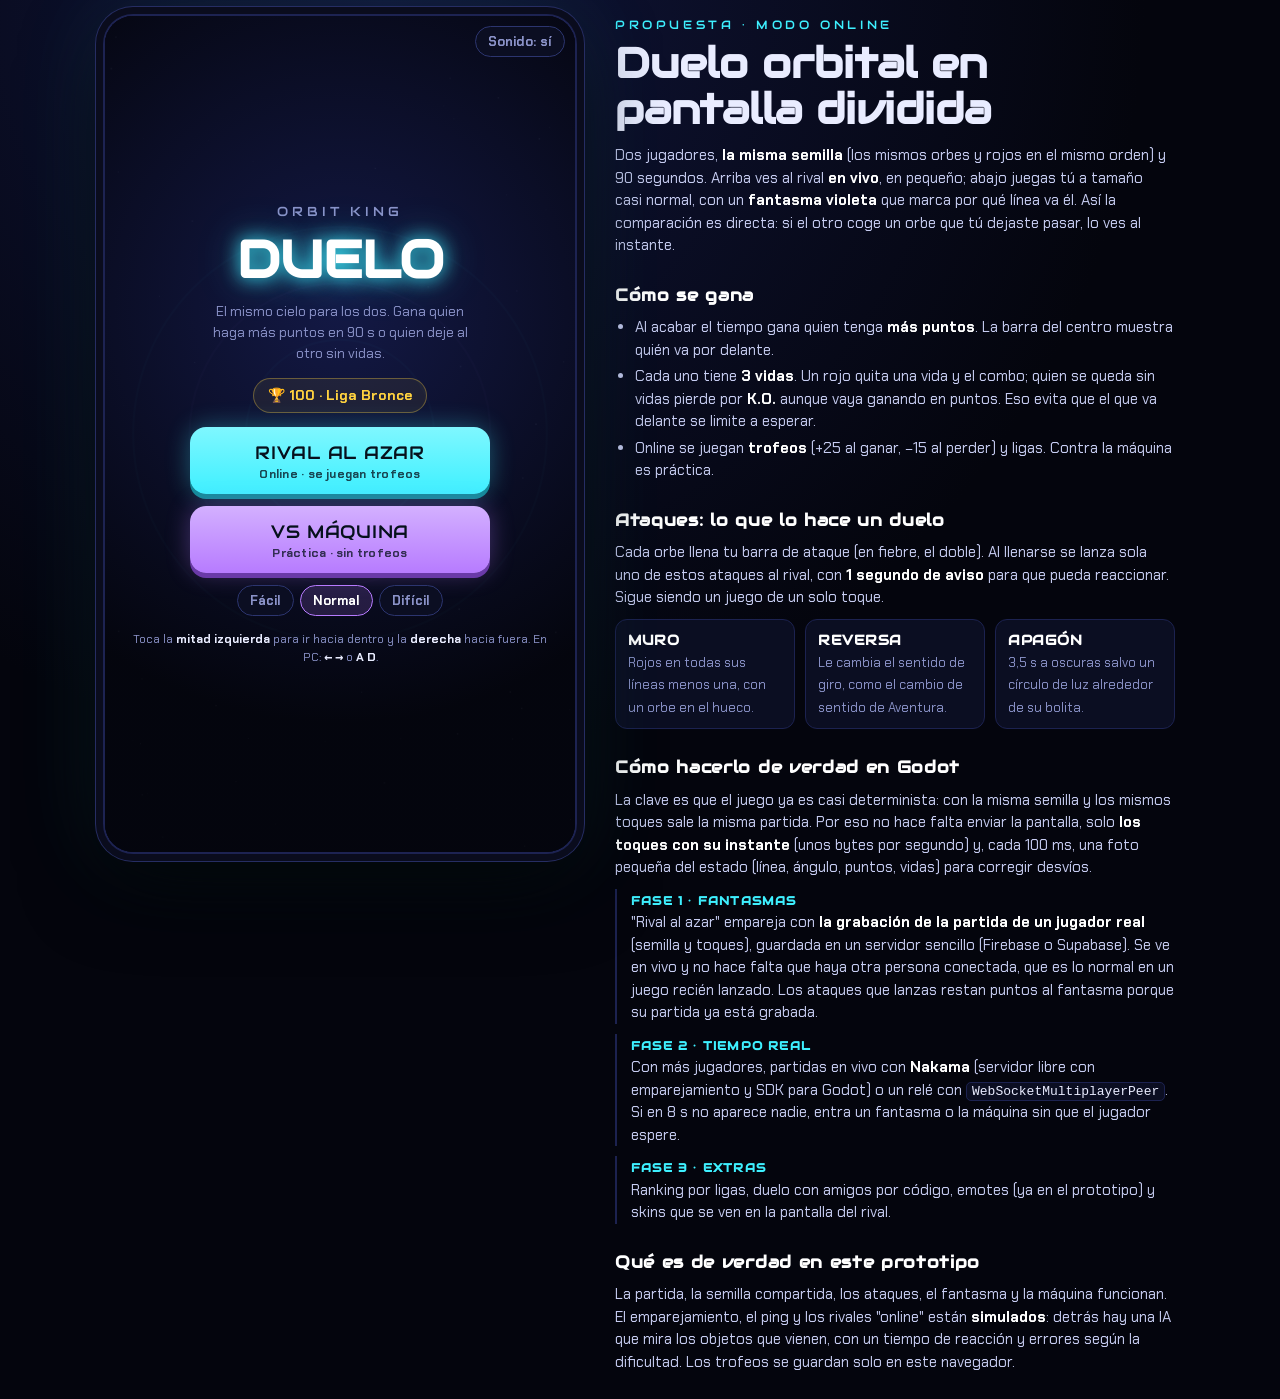
==== prototipos/duelo/index.html @ 052dd960 "feat: sección de prototipos con el Duelo online de Orbit King (estrellas y comentarios) Co-Authored-" ====
<!doctype html>
<html lang="es">
<head>
<meta charset="utf-8">
<meta name="viewport" content="width=device-width, initial-scale=1, viewport-fit=cover">
<link rel="icon" href="../../img/favicon.svg" type="image/svg+xml">
<!-- Copia de prototipos/duelo/index.html (se regenera desde allí; ver web/LEEME.md) -->
<script>if (window.self !== window.top) document.documentElement.classList.add("embebido");</script>
<title>Orbit King Duelo</title>
<meta name="claude:viewport-fit-sides" content="cover">
<link rel="preconnect" href="https://fonts.googleapis.com">
<link rel="preconnect" href="https://fonts.gstatic.com" crossorigin>
<link rel="stylesheet" href="https://fonts.googleapis.com/css2?family=Audiowide&family=Chakra+Petch:wght@400;600;700&display=swap">
<style>
/* Layout: el teléfono (pantalla dividida, rival arriba / tú abajo) a la izquierda y la ficha del diseño a la derecha; en móvil, uno debajo del otro. */
:root {
  --bg: #04050d;
  --panel: #0b0e22;
  --line: #1c2250;
  --ink: #e9ecff;
  --muted: #8b93c9;
  --cyan: #3ef0ff;
  --violet: #b77bff;
  --gold: #ffd23f;
  --red: #ff3b5c;
  --green: #4dffa6;
  --f-display: "Audiowide", "Arial Black", system-ui, sans-serif;
  --f-body: "Chakra Petch", "Segoe UI", system-ui, sans-serif;
  color-scheme: dark;
}
html, body { min-height: 100%; }
body {
  background: radial-gradient(ellipse at 30% 0%, #10153a 0%, var(--bg) 60%) fixed, var(--bg);
  color: var(--ink);
  font-family: var(--f-body);
  font-size: 15px;
  line-height: 1.5;
  padding-left: max(16px, env(safe-area-inset-left, 0px));
  padding-right: max(16px, env(safe-area-inset-right, 0px));
  padding-block: 16px;
}
.wrap {
  display: flex; gap: 40px; justify-content: center; align-items: flex-start;
  max-width: 1180px; margin: 0 auto;
}
@media (max-width: 900px) { .wrap { flex-direction: column; align-items: center; gap: 28px; } }

/* ---------- Teléfono ---------- */
.phone {
  position: relative; flex: none;
  width: min(100%, calc((100svh - 32px) * 0.5625), 470px);
  aspect-ratio: 9 / 16; max-width: 100%;
  border-radius: 28px; overflow: hidden;
  background: #000;
  box-shadow: 0 0 0 2px #1d2352, 0 0 0 9px #0a0c1d, 0 0 0 10px #262d63, 0 30px 80px #000c, 0 0 90px #3ef0ff22;
  user-select: none; -webkit-user-select: none; touch-action: none;
}
canvas { display: block; width: 100%; height: 100%; }
.screen {
  position: absolute; inset: 0; display: flex; flex-direction: column; align-items: center; justify-content: center;
  gap: 14px; padding: 24px 22px; text-align: center;
  background: radial-gradient(circle at 50% 35%, #141a48ee, #04050df2 70%);
}
.screen[hidden] { display: none !important; }
.brand { font-family: var(--f-display); font-size: 13px; letter-spacing: .3em; color: var(--muted); }
.big {
  font-family: var(--f-display); font-size: clamp(38px, 11cqw, 62px); line-height: 1; margin: 0;
  color: #fff; text-shadow: 0 0 18px var(--cyan), 0 0 42px #3ef0ff66;
  text-wrap: balance;
}
.phone { container-type: inline-size; }
.sub { color: var(--muted); font-size: 14px; margin: 0; max-width: 30ch; }
.trophy {
  display: inline-flex; gap: 8px; align-items: center; padding: 6px 14px; border-radius: 99px;
  border: 1px solid #ffd23f55; color: var(--gold); font-weight: 700; font-variant-numeric: tabular-nums;
  background: #ffd23f12; font-size: 14px;
}
.btn {
  appearance: none; border: 0; cursor: pointer; width: 100%; max-width: 300px;
  font-family: var(--f-display); font-size: 18px; letter-spacing: .04em; color: #06101c;
  padding: 14px 16px 12px; border-radius: 16px;
  background: linear-gradient(180deg, #7ff7ff, var(--cyan));
  box-shadow: 0 5px 0 #138a99, 0 0 24px #3ef0ff55;
  display: flex; flex-direction: column; gap: 2px; align-items: center;
  transition: transform .08s;
}
.btn small { font-family: var(--f-body); font-weight: 700; font-size: 12px; letter-spacing: .02em; opacity: .75; }
.btn:active { transform: translateY(4px); box-shadow: 0 1px 0 #138a99; }
.btn.alt { background: linear-gradient(180deg, #d3b0ff, var(--violet)); box-shadow: 0 5px 0 #6a3aa8, 0 0 24px #b77bff55; }
.btn.alt:active { box-shadow: 0 1px 0 #6a3aa8; }
.btn.ghost { background: transparent; color: var(--ink); box-shadow: inset 0 0 0 2px #2c356f; font-size: 15px; }
.btn:focus-visible, .chip:focus-visible, .emote:focus-visible { outline: 3px solid var(--gold); outline-offset: 3px; }
.diff { display: flex; gap: 6px; justify-content: center; }
.chip {
  appearance: none; cursor: pointer; border: 1px solid #2c356f; background: #0b0e22; color: var(--muted);
  font-family: var(--f-body); font-weight: 700; font-size: 13px; padding: 6px 12px; border-radius: 99px;
}
.chip[aria-pressed="true"] { color: #fff; border-color: var(--violet); background: #b77bff2a; }
.stack { display: flex; flex-direction: column; gap: 12px; align-items: center; width: 100%; }
.hint { font-size: 12px; color: var(--muted); margin: 0; }
.hint b { color: var(--ink); }

/* Buscando rival */
.radar { width: 150px; height: 150px; border-radius: 50%; position: relative;
  background: repeating-radial-gradient(circle, #3ef0ff22 0 1px, transparent 1px 25px); box-shadow: inset 0 0 0 2px #3ef0ff44; }
.radar::after { content: ""; position: absolute; inset: 0; border-radius: 50%;
  background: conic-gradient(from 0deg, #3ef0ff88, transparent 25%); animation: spin 1.4s linear infinite; }
@keyframes spin { to { transform: rotate(360deg); } }
.vs { display: grid; grid-template-columns: 1fr auto 1fr; gap: 10px; align-items: center; width: 100%; }
.card { background: #0b0e22; border: 1px solid #2c356f; border-radius: 16px; padding: 12px 8px; min-width: 0; }
.card .n { font-weight: 700; font-size: 15px; overflow-wrap: anywhere; }
.card .m { font-size: 12px; color: var(--muted); font-variant-numeric: tabular-nums; }
.card.me { border-color: #3ef0ff77; } .card.op { border-color: #b77bff77; }
.vs .x { font-family: var(--f-display); font-size: 26px; color: var(--gold); text-shadow: 0 0 14px #ffd23f88; }

/* Resultado */
.res { width: 100%; max-width: 320px; border-collapse: collapse; font-variant-numeric: tabular-nums; font-size: 14px; }
.res th, .res td { padding: 5px 6px; border-bottom: 1px solid #1c2250; }
.res th { color: var(--muted); font-weight: 600; text-align: left; }
.res td { text-align: right; font-weight: 700; }
.res thead th { text-align: right; } .res thead th:first-child { text-align: left; }
.res .c1 { color: var(--cyan); } .res .c2 { color: var(--violet); }
.delta { font-family: var(--f-display); font-size: 20px; }

/* Emotes en partida */
.emotes { position: absolute; left: 0; right: 0; bottom: 10px; display: flex; gap: 8px; justify-content: center; pointer-events: none; }
.emotes[hidden] { display: none !important; }
.emote {
  pointer-events: auto; appearance: none; cursor: pointer; border: 1px solid #ffffff2a; background: #0b0e22cc;
  color: var(--ink); font-family: var(--f-body); font-weight: 700; font-size: 13px; padding: 5px 11px; border-radius: 99px;
}
.mute { position: absolute; top: 10px; right: 10px; z-index: 3; }

/* ---------- Ficha de diseño ---------- */
.doc { max-width: 560px; min-width: 0; }
.doc .eyebrow { font-family: var(--f-display); font-size: 12px; letter-spacing: .3em; color: var(--cyan); }
.doc h1 { font-family: var(--f-display); font-size: clamp(30px, 4vw, 42px); line-height: 1.1; margin: 6px 0 12px; text-wrap: balance; }
.doc h2 { font-family: var(--f-display); font-size: 17px; letter-spacing: .04em; margin: 26px 0 8px; color: #fff; text-wrap: balance; }
.doc p { margin: 0 0 10px; color: #c7cdf2; max-width: 62ch; }
.doc ul, .doc ol { margin: 0 0 10px; padding-left: 20px; color: #c7cdf2; }
.doc li { margin: 4px 0; }
.doc b { color: #fff; }
.atk { display: grid; grid-template-columns: repeat(3, minmax(0, 1fr)); gap: 10px; margin: 10px 0; }
@media (max-width: 480px) { .atk { grid-template-columns: 1fr; } }
.atk div { border: 1px solid var(--line); border-radius: 12px; padding: 10px 12px; background: #0b0e22; min-width: 0; }
.atk div b { display: block; font-family: var(--f-display); font-size: 14px; letter-spacing: .04em; }
.atk span { font-size: 13px; color: var(--muted); }
.k { color: var(--red); } .r { color: var(--gold); } .d { color: var(--violet); }
.phase { border-left: 2px solid var(--line); padding-left: 14px; margin: 10px 0; }
.phase b.tag { font-family: var(--f-display); font-size: 12px; letter-spacing: .1em; color: var(--cyan); }
code { font-family: ui-monospace, Consolas, monospace; font-size: 13px; background: #0b0e22; border: 1px solid var(--line); padding: 1px 5px; border-radius: 5px; color: var(--ink); }
@media (prefers-reduced-motion: reduce) { .radar::after { animation-duration: 6s; } }
body { margin: 0; }
/* Dentro de la web del estudio (iframe): solo el teléfono, a pantalla completa */
.embebido body { padding: 0; background: #000; }
.embebido .wrap { display: block; max-width: none; }
.embebido .doc { display: none; }
.embebido .phone { width: 100%; height: 100vh; aspect-ratio: auto; border-radius: 0; box-shadow: none; }
</style>

</head>
<body>
<div class="wrap">
  <div class="phone" id="phone">
    <canvas id="cv" aria-label="Partida en pantalla dividida: rival arriba, tú abajo"></canvas>
    <button class="chip mute" id="mute" type="button" aria-pressed="false">Sonido: sí</button>
    <div class="emotes" id="emotes" hidden>
      <button class="emote" type="button" data-e="¡GG!">¡GG!</button>
      <button class="emote" type="button" data-e="¡Uy!">¡Uy!</button>
      <button class="emote" type="button" data-e="🔥">🔥</button>
      <button class="emote" type="button" data-e="😎">😎</button>
    </div>

    <!-- Menú -->
    <div class="screen" id="sMenu">
      <div class="brand">ORBIT KING</div>
      <h2 class="big">DUELO</h2>
      <p class="sub">El mismo cielo para los dos. Gana quien haga más puntos en 90&nbsp;s o quien deje al otro sin vidas.</p>
      <div class="trophy" id="trophy">🏆 100 · Liga Bronce</div>
      <div class="stack">
        <button class="btn" id="bOnline" type="button">RIVAL AL AZAR<small>Online · se juegan trofeos</small></button>
        <button class="btn alt" id="bBot" type="button">VS MÁQUINA<small>Práctica · sin trofeos</small></button>
        <div class="diff" role="group" aria-label="Dificultad de la máquina">
          <button class="chip" type="button" data-d="facil" aria-pressed="false">Fácil</button>
          <button class="chip" type="button" data-d="normal" aria-pressed="true">Normal</button>
          <button class="chip" type="button" data-d="dificil" aria-pressed="false">Difícil</button>
        </div>
      </div>
      <p class="hint">Toca la <b>mitad izquierda</b> para ir hacia dentro y la <b>derecha</b> hacia fuera. En PC: <b>←</b> <b>→</b> o <b>A</b> <b>D</b>.</p>
    </div>

    <!-- Buscando rival -->
    <div class="screen" id="sSearch" hidden>
      <div class="brand">EMPAREJAMIENTO</div>
      <div class="radar" aria-hidden="true"></div>
      <p class="sub" id="searchTxt">Buscando rival con trofeos parecidos…</p>
      <div class="trophy" id="searchTime">0:00 · Región Sudamérica</div>
      <div class="stack"><button class="btn ghost" id="bCancel" type="button">CANCELAR</button></div>
    </div>

    <!-- Rival encontrado -->
    <div class="screen" id="sFound" hidden>
      <div class="brand" id="foundTitle">¡RIVAL ENCONTRADO!</div>
      <div class="vs">
        <div class="card me"><div class="n">Tú</div><div class="m" id="vsMe">🏆 100</div></div>
        <div class="x">VS</div>
        <div class="card op"><div class="n" id="vsName">—</div><div class="m" id="vsOp">—</div></div>
      </div>
      <p class="sub" id="vsSeed">Semilla compartida #00000</p>
    </div>

    <!-- Resultado -->
    <div class="screen" id="sEnd" hidden>
      <div class="brand" id="endReason">SE ACABÓ EL TIEMPO</div>
      <h2 class="big" id="endTitle">VICTORIA</h2>
      <div class="delta" id="endDelta">+25 🏆</div>
      <table class="res">
        <thead><tr><th></th><th class="c1">Tú</th><th class="c2" id="endOpName">Rival</th></tr></thead>
        <tbody id="endBody"></tbody>
      </table>
      <div class="stack">
        <button class="btn" id="bAgain" type="button">REVANCHA</button>
        <button class="btn ghost" id="bMenu" type="button">MENÚ</button>
      </div>
    </div>
  </div>

  <article class="doc">
    <div class="eyebrow">PROPUESTA · MODO ONLINE</div>
    <h1>Duelo orbital en pantalla dividida</h1>
    <p>Dos jugadores, <b>la misma semilla</b> (los mismos orbes y rojos en el mismo orden) y 90 segundos. Arriba ves al rival <b>en vivo</b>, en pequeño; abajo juegas tú a tamaño casi normal, con un <b>fantasma violeta</b> que marca por qué línea va él. Así la comparación es directa: si el otro coge un orbe que tú dejaste pasar, lo ves al instante.</p>

    <h2>Cómo se gana</h2>
    <ul>
      <li>Al acabar el tiempo gana quien tenga <b>más puntos</b>. La barra del centro muestra quién va por delante.</li>
      <li>Cada uno tiene <b>3 vidas</b>. Un rojo quita una vida y el combo; quien se queda sin vidas pierde por <b>K.O.</b> aunque vaya ganando en puntos. Eso evita que el que va delante se limite a esperar.</li>
      <li>Online se juegan <b>trofeos</b> (+25 al ganar, −15 al perder) y ligas. Contra la máquina es práctica.</li>
    </ul>

    <h2>Ataques: lo que lo hace un duelo</h2>
    <p>Cada orbe llena tu barra de ataque (en fiebre, el doble). Al llenarse se lanza sola uno de estos ataques al rival, con <b>1 segundo de aviso</b> para que pueda reaccionar. Sigue siendo un juego de un solo toque.</p>
    <div class="atk">
      <div><b class="k">MURO</b><span>Rojos en todas sus líneas menos una, con un orbe en el hueco.</span></div>
      <div><b class="r">REVERSA</b><span>Le cambia el sentido de giro, como el cambio de sentido de Aventura.</span></div>
      <div><b class="d">APAGÓN</b><span>3,5 s a oscuras salvo un círculo de luz alrededor de su bolita.</span></div>
    </div>

    <h2>Cómo hacerlo de verdad en Godot</h2>
    <p>La clave es que el juego ya es casi determinista: con la misma semilla y los mismos toques sale la misma partida. Por eso no hace falta enviar la pantalla, solo <b>los toques con su instante</b> (unos bytes por segundo) y, cada 100 ms, una foto pequeña del estado (línea, ángulo, puntos, vidas) para corregir desvíos.</p>
    <div class="phase"><b class="tag">FASE 1 · FANTASMAS</b>
      <p>"Rival al azar" empareja con <b>la grabación de la partida de un jugador real</b> (semilla y toques), guardada en un servidor sencillo (Firebase o Supabase). Se ve en vivo y no hace falta que haya otra persona conectada, que es lo normal en un juego recién lanzado. Los ataques que lanzas restan puntos al fantasma porque su partida ya está grabada.</p></div>
    <div class="phase"><b class="tag">FASE 2 · TIEMPO REAL</b>
      <p>Con más jugadores, partidas en vivo con <b>Nakama</b> (servidor libre con emparejamiento y SDK para Godot) o un relé con <code>WebSocketMultiplayerPeer</code>. Si en 8 s no aparece nadie, entra un fantasma o la máquina sin que el jugador espere.</p></div>
    <div class="phase"><b class="tag">FASE 3 · EXTRAS</b>
      <p>Ranking por ligas, duelo con amigos por código, emotes (ya en el prototipo) y skins que se ven en la pantalla del rival.</p></div>

    <h2>Qué es de verdad en este prototipo</h2>
    <p>La partida, la semilla compartida, los ataques, el fantasma y la máquina funcionan. El emparejamiento, el ping y los rivales "online" están <b>simulados</b>: detrás hay una IA que mira los objetos que vienen, con un tiempo de reacción y errores según la dificultad. Los trofeos se guardan solo en este navegador.</p>
  </article>
</div>

<script>
(() => {
const TAU = Math.PI * 2;
const MATCH_TIME = 90, LIVES = 3, ENERGY_MAX = 10, HIT = 0.115, WARN = 1.0;
const DIFFS = {
  facil:   { react: 0.36, err: 0.15, look: 1.2, label: "Fácil" },
  normal:  { react: 0.22, err: 0.06, look: 1.5, label: "Normal" },
  dificil: { react: 0.13, err: 0.02, look: 1.9, label: "Difícil" },
};
const ATTACKS = {
  muro:    { name: "MURO",    col: "#ff3b5c" },
  reversa: { name: "REVERSA", col: "#ffd23f" },
  apagon:  { name: "APAGÓN",  col: "#b77bff" },
};
const RIVALS = [
  ["NebulaRex", "MX"], ["Kaori_77", "AR"], ["ZetaOrbit", "CO"], ["luna.pz", "CL"], ["ElCometa", "ES"],
  ["Vortex_9", "PE"], ["SolNegro", "UY"], ["Pixelia", "VE"], ["Andrómeda", "EC"], ["RayoAzul", "BO"],
];

const mulberry32 = a => () => { a |= 0; a = a + 0x6D2B79F5 | 0; let t = Math.imul(a ^ a >>> 15, 1 | a); t = t + Math.imul(t ^ t >>> 7, 61 | t) ^ t; return ((t ^ t >>> 14) >>> 0) / 4294967296; };
const wrap = a => { a = (a + Math.PI) % TAU; if (a < 0) a += TAU; return a - Math.PI; };
const clamp = (v, a, b) => Math.max(a, Math.min(b, v));
const radFrac = l => 0.36 + 0.32 * l;

// ---------- guardado (solo comodidad: trofeos en este navegador) ----------
let trophies = 100;
try { const v = parseInt(localStorage.getItem("ok_duel_trophies"), 10); if (!isNaN(v)) trophies = v; } catch (e) {}
const saveTrophies = () => { try { localStorage.setItem("ok_duel_trophies", String(trophies)); } catch (e) {} };
const league = t => t >= 400 ? "Liga Oro" : t >= 200 ? "Liga Plata" : "Liga Bronce";

// ---------- sonido ----------
let actx = null, soundOn = true;
function beep(freq, dur = 0.08, type = "sine", vol = 0.07) {
  if (!soundOn) return;
  try {
    actx = actx || new (window.AudioContext || window.webkitAudioContext)();
    const o = actx.createOscillator(), g = actx.createGain();
    o.type = type; o.frequency.value = freq;
    g.gain.setValueAtTime(vol, actx.currentTime);
    g.gain.exponentialRampToValueAtTime(0.0001, actx.currentTime + dur);
    o.connect(g).connect(actx.destination); o.start(); o.stop(actx.currentTime + dur);
  } catch (e) {}
}

// ---------- jugador ----------
function newPlayer(name, seed, bot) {
  return {
    name, lines: 3, line: 1, lineVis: 1, a: -Math.PI / 2, dir: 1, t: 0,
    score: 0, combo: 0, best: 0, orbs: 0, sent: 0, lives: LIVES, ko: false,
    inv: 0, items: [], energy: 0, rng: mulberry32(seed), xr: mulberry32(seed ^ 0x5bd1e995 ^ (bot ? 77 : 13)),
    spawnT: 0.6, dark: 0, incoming: null, queue: [], shake: 0, flash: 0,
    parts: [], trail: [], banner: null, emote: null, bot, hitFlash: 0,
  };
}

function spawn(p) {
  // siempre se consumen 3 números: así los dos jugadores reciben la misma secuencia
  const r1 = p.rng(), r2 = p.rng(), r3 = p.rng();
  const line = Math.floor(r1 * p.lines);
  const a = p.a + p.dir * (1.5 + r2 * 1.2);
  let type = r3 < Math.min(0.55, 0.4 + p.t * 0.002) ? "red" : "orb";
  for (const it of p.items) if (it.line === line && Math.abs(wrap(it.a - a)) < 0.3) return;
  if (type === "red") {
    const blocked = new Set([line]);
    for (const it of p.items) if (it.type === "red" && Math.abs(wrap(it.a - a)) < 0.45) blocked.add(it.line);
    if (blocked.size >= p.lines) type = "orb";
  }
  p.items.push({ line, a, type, age: 0 });
}

function applyAttack(p, type) {
  if (type === "muro") {
    const gap = Math.floor(p.xr() * p.lines), a = p.a + p.dir * 1.9;
    p.items = p.items.filter(it => Math.abs(wrap(it.a - a)) > 0.35);
    for (let l = 0; l < p.lines; l++) p.items.push({ line: l, a, type: l === gap ? "orb" : "red", age: 0 });
  } else if (type === "reversa") {
    p.dir *= -1; p.flash = 1;
    p.items = p.items.filter(it => { const pr = wrap((it.a - p.a) * p.dir); return !(it.type === "red" && pr > -0.1 && pr < 0.7); });
  } else {
    p.dark = 3.5;
  }
  p.banner = { text: ATTACKS[type].name + "!", col: ATTACKS[type].col, t: 1.1 };
}

function addParts(p, x, y, col, n) {
  for (let i = 0; i < n; i++) {
    const ang = Math.random() * TAU, sp = 0.4 + Math.random() * 0.9;
    p.parts.push({ x, y, vx: Math.cos(ang) * sp, vy: Math.sin(ang) * sp, life: 0.5 + Math.random() * 0.3, col });
  }
}

function step(p, dt, opp, human) {
  if (p.ko) { p.lineVis += (p.line - p.lineVis) * Math.min(1, dt * 16); return; }
  p.t += dt;
  const speed = Math.min(3.6, 2.0 + 0.018 * p.t);
  p.a += p.dir * speed * dt;
  p.lineVis += (p.line - p.lineVis) * Math.min(1, dt * 16);
  p.inv = Math.max(0, p.inv - dt); p.dark = Math.max(0, p.dark - dt);
  p.shake = Math.max(0, p.shake - dt * 3); p.flash = Math.max(0, p.flash - dt * 2); p.hitFlash = Math.max(0, p.hitFlash - dt * 3);
  if (p.banner && (p.banner.t -= dt) <= 0) p.banner = null;
  if (p.emote && (p.emote.t -= dt) <= 0) p.emote = null;

  if (!p.incoming && p.queue.length) { p.incoming = { type: p.queue.shift(), t: WARN }; if (human) beep(220, 0.25, "square", 0.05); }
  if (p.incoming && (p.incoming.t -= dt) <= 0) { applyAttack(p, p.incoming.type); p.incoming = null; if (human) beep(140, 0.3, "sawtooth", 0.06); }

  if ((p.spawnT -= dt) <= 0) { p.spawnT += Math.max(0.5, 0.95 - 0.006 * p.t); spawn(p); }
  if (p.bot) botThink(p, dt);

  const br = radFrac(p.lineVis), bx = Math.cos(p.a) * br, by = Math.sin(p.a) * br;
  p.trail.push([bx, by]); if (p.trail.length > 14) p.trail.shift();
  for (let i = p.items.length - 1; i >= 0; i--) {
    const it = p.items[i]; it.age += dt;
    const prog = wrap((it.a - p.a) * p.dir);
    if (prog < -0.4) {
      p.items.splice(i, 1);
      if (it.type === "orb" && prog > -1.3 && p.combo > 0) { p.combo = 0; if (human) beep(180, 0.12, "triangle", 0.04); }
      continue;
    }
    const r = radFrac(it.line), ix = Math.cos(it.a) * r, iy = Math.sin(it.a) * r;
    if ((ix - bx) ** 2 + (iy - by) ** 2 > HIT * HIT) continue;
    if (it.type === "orb") {
      p.combo++; p.best = Math.max(p.best, p.combo); p.orbs++;
      const mult = p.combo >= 15 ? 2 : 1;
      p.score += p.combo * mult; p.energy += mult;
      addParts(p, ix, iy, mult > 1 ? "#ff9b3f" : "#ffd23f", 8);
      if (human) beep(660 + Math.min(p.combo, 20) * 30, 0.07);
      if (p.energy >= ENERGY_MAX) {
        p.energy = 0; p.sent++;
        const type = ["muro", "reversa", "apagon"][Math.floor(p.xr() * 3)];
        if (!opp.ko) opp.queue.push(type);
        p.banner = { text: ATTACKS[type].name + " ENVIADO", col: ATTACKS[type].col, t: 1.1 };
        if (human) { beep(880, 0.1, "square", 0.05); setTimeout(() => beep(1320, 0.12, "square", 0.05), 90); }
      }
    } else {
      if (p.inv > 0) continue;
      p.lives--; p.combo = 0; p.inv = 1.6; p.shake = 1; p.hitFlash = 1;
      addParts(p, bx, by, "#ff3b5c", 16);
      if (human) { beep(90, 0.3, "sawtooth", 0.09); if (navigator.vibrate) try { navigator.vibrate(60); } catch (e) {} }
      if (p.lives <= 0) p.ko = true;
      if (p.bot && Math.random() < 0.25) say(p, ["¡Uy!", "😱"][Math.floor(Math.random() * 2)]);
    }
    p.items.splice(i, 1);
  }
  for (let i = p.parts.length - 1; i >= 0; i--) {
    const q = p.parts[i]; q.life -= dt; q.x += q.vx * dt * 0.35; q.y += q.vy * dt * 0.35;
    if (q.life <= 0) p.parts.splice(i, 1);
  }
}

// IA: mira lo que viene en cada línea y se mueve una línea cada vez que "reacciona"
function botThink(p, dt) {
  const b = p.bot;
  if ((b.next -= dt) > 0) return;
  b.next = b.react * (0.7 + Math.random() * 0.6);
  const blind = p.dark > 0, look = blind ? b.look * 0.5 : b.look, err = blind ? b.err * 3 : b.err;
  let best = p.line, bestS = -1e9;
  for (let L = 0; L < p.lines; L++) {
    let s = -Math.abs(L - p.line) * 0.6;
    const lo = Math.min(L, p.line), hi = Math.max(L, p.line);
    for (const it of p.items) {
      const prog = wrap((it.a - p.a) * p.dir);
      if (prog < 0.02 || prog > look) continue;
      if (it.line === L) s += it.type === "red" ? -60 / (prog + 0.1) : 10 / (prog + 0.25);
      else if (it.type === "red" && it.line > lo && it.line < hi && prog < 0.35) s -= 40;
    }
    if (s > bestS) { bestS = s; best = L; }
  }
  if (Math.random() < err) best = clamp(p.line + (Math.random() < 0.5 ? -1 : 1), 0, p.lines - 1);
  if (best !== p.line) p.line += Math.sign(best - p.line);
}

function say(p, text) { p.emote = { text, t: 2 }; }

// ---------- partida ----------
let state = "menu", me = null, op = null, timeLeft = 0, countT = 0, online = false, diff = "normal";
let rival = null, seed = 0, ping = 60, pingT = 0, lastSeed = 0;
const $ = id => document.getElementById(id);
const screens = ["sMenu", "sSearch", "sFound", "sEnd"];
function show(id) { for (const s of screens) $(s).hidden = s !== id; $("emotes").hidden = !(state === "play" || state === "count"); $("mute").hidden = !$("emotes").hidden; }

function refreshTrophy() { $("trophy").textContent = `🏆 ${trophies} · ${league(trophies)}`; }

function startMatch() {
  seed = Math.floor(Math.random() * 90000) + 10000;
  const d = online ? (trophies >= 220 ? "dificil" : Math.random() < 0.6 ? "normal" : "dificil") : diff;
  me = newPlayer("Tú", seed, null);
  op = newPlayer(rival.name, seed, { ...DIFFS[d], next: 0.3 });
  timeLeft = MATCH_TIME; countT = 3.2; state = "count"; show(null);
}

function findRival() {
  if (online) {
    const [n, c] = RIVALS[Math.floor(Math.random() * RIVALS.length)];
    rival = { name: n, sub: `${c} · 🏆 ${Math.max(0, trophies + Math.floor(Math.random() * 60 - 30))}` };
    ping = 40 + Math.floor(Math.random() * 70);
  } else {
    rival = { name: "ORB-" + DIFFS[diff].label.toUpperCase(), sub: "Máquina · " + DIFFS[diff].label };
  }
}

let searchTimer = null;
function goSearch() {
  online = true; state = "search"; show("sSearch");
  const wait = 2 + Math.random() * 2.5; let t = 0;
  clearInterval(searchTimer);
  searchTimer = setInterval(() => {
    t += 0.25;
    $("searchTime").textContent = `0:${String(Math.floor(t)).padStart(2, "0")} · Región Sudamérica`;
    if (t >= wait) { clearInterval(searchTimer); findRival(); goFound("¡RIVAL ENCONTRADO!"); }
  }, 250);
}
function goFound(title) {
  state = "found"; show("sFound");
  $("foundTitle").textContent = title;
  $("vsMe").textContent = online ? `🏆 ${trophies}` : "Práctica";
  $("vsName").textContent = rival.name; $("vsOp").textContent = rival.sub + (online ? ` · ${ping} ms` : "");
  $("vsSeed").textContent = "Semilla compartida: los mismos orbes y rojos para los dos";
  setTimeout(() => { if (state === "found") startMatch(); }, 1900);
}

function endMatch() {
  state = "end";
  let res, reason;
  if (me.ko && !op.ko) { res = -1; reason = "K.O.: TE QUEDASTE SIN VIDAS"; }
  else if (op.ko && !me.ko) { res = 1; reason = `K.O.: ${op.name.toUpperCase()} SIN VIDAS`; }
  else { res = Math.sign(me.score - op.score); reason = me.ko ? "DOBLE K.O." : "SE ACABÓ EL TIEMPO"; }
  $("endReason").textContent = reason;
  $("endTitle").textContent = res > 0 ? "VICTORIA" : res < 0 ? "DERROTA" : "EMPATE";
  $("endTitle").style.textShadow = res > 0 ? "0 0 18px #3ef0ff, 0 0 42px #3ef0ff66" : res < 0 ? "0 0 18px #ff3b5c, 0 0 42px #ff3b5c66" : "0 0 18px #ffd23f";
  let delta = 0;
  if (online) { delta = res > 0 ? 25 : res < 0 ? -15 : 5; trophies = Math.max(0, trophies + delta); saveTrophies(); refreshTrophy(); }
  $("endDelta").textContent = online ? `${delta >= 0 ? "+" : ""}${delta} 🏆 · ${trophies}` : "Práctica: sin trofeos";
  $("endDelta").style.color = delta > 0 ? "var(--gold)" : delta < 0 ? "var(--red)" : "var(--muted)";
  $("endOpName").textContent = op.name;
  const rows = [["Puntos", me.score, op.score], ["Mejor combo", "x" + me.best, "x" + op.best], ["Orbes", me.orbs, op.orbs], ["Ataques enviados", me.sent, op.sent], ["Vidas", me.lives, op.lives]];
  $("endBody").innerHTML = rows.map(r => `<tr><th>${r[0]}</th><td class="c1">${r[1]}</td><td class="c2">${r[2]}</td></tr>`).join("");
  beep(res > 0 ? 990 : 200, 0.4, "triangle", 0.08);
  show("sEnd");
}

// ---------- dibujo ----------
const cv = $("cv"), ctx = cv.getContext("2d");
let W = 0, H = 0, DPR = 1;
const stars = Array.from({ length: 70 }, (_, i) => { const r = mulberry32(i * 99 + 7); return [r(), r(), r() * 1.4 + 0.3, r()]; });
function resize() {
  const r = cv.getBoundingClientRect(); DPR = Math.min(2, window.devicePixelRatio || 1);
  W = r.width; H = r.height; cv.width = Math.round(W * DPR); cv.height = Math.round(H * DPR);
}
new ResizeObserver(resize).observe(cv); resize();

function font(px, display) { return `${display ? "" : "700 "}${px}px ${display ? '"Audiowide", "Arial Black", sans-serif' : '"Chakra Petch", "Segoe UI", sans-serif'}`; }
function glowText(t, x, y, px, col, align = "center", display = true, blur = 12) {
  ctx.font = font(px, display); ctx.textAlign = align; ctx.textBaseline = "middle";
  ctx.shadowColor = col; ctx.shadowBlur = blur; ctx.fillStyle = col; ctx.fillText(t, x, y);
  ctx.shadowBlur = 0; ctx.fillStyle = "#fff"; ctx.globalAlpha *= 0.85; ctx.fillText(t, x, y); ctx.globalAlpha = 1;
}
function heart(x, y, s, col) {
  ctx.fillStyle = col; ctx.beginPath();
  ctx.moveTo(x, y + s * 0.35);
  ctx.bezierCurveTo(x - s * 0.9, y - s * 0.3, x - s * 0.4, y - s * 0.95, x, y - s * 0.35);
  ctx.bezierCurveTo(x + s * 0.4, y - s * 0.95, x + s * 0.9, y - s * 0.3, x, y + s * 0.35);
  ctx.fill();
}

function drawPanel(p, X, Y, PW, PH, o) {
  const now = performance.now() / 1000;
  ctx.save(); ctx.beginPath(); ctx.rect(X, Y, PW, PH); ctx.clip();
  const g = ctx.createLinearGradient(0, Y, 0, Y + PH);
  g.addColorStop(0, o.top ? "#120a2a" : "#06122a"); g.addColorStop(1, o.top ? "#07051a" : "#030817");
  ctx.fillStyle = g; ctx.fillRect(X, Y, PW, PH);
  for (const s of stars) { ctx.globalAlpha = 0.25 + 0.5 * Math.abs(Math.sin(now * 0.7 + s[3] * 9)); ctx.fillStyle = "#cfe0ff"; ctx.fillRect(X + s[0] * PW, Y + s[1] * PH, s[2], s[2]); }
  ctx.globalAlpha = 1;

  const sh = p.shake * 7;
  const S = Math.min(PW, PH * (o.top ? 0.95 : 0.9)) * 0.42;
  const cx = X + PW / 2 + (Math.random() - 0.5) * sh, cy = Y + PH * (o.top ? 0.54 : 0.5) + (Math.random() - 0.5) * sh;
  const P = (a, r) => [cx + Math.cos(a) * r * S, cy + Math.sin(a) * r * S];
  const accent = o.top ? "#b77bff" : "#3ef0ff";

  // sol
  const sg = ctx.createRadialGradient(cx, cy, 0, cx, cy, S * 0.25);
  sg.addColorStop(0, "#fff6d0"); sg.addColorStop(0.35, "#ffb84a"); sg.addColorStop(1, "#ff6a0000");
  ctx.fillStyle = sg; ctx.beginPath(); ctx.arc(cx, cy, S * 0.25, 0, TAU); ctx.fill();

  // órbitas
  const fever = p.combo >= 15, warnRev = p.incoming && p.incoming.type === "reversa" && Math.floor(now * 8) % 2 === 0;
  for (let l = 0; l < p.lines; l++) {
    ctx.strokeStyle = warnRev ? "#ffd23f" : fever ? "#ff9b3f" : accent;
    ctx.globalAlpha = p.flash > 0 ? 1 : 0.55; ctx.lineWidth = o.top ? 1.5 : 2;
    ctx.shadowColor = ctx.strokeStyle; ctx.shadowBlur = 10;
    ctx.beginPath(); ctx.arc(cx, cy, radFrac(l) * S, 0, TAU); ctx.stroke();
  }
  ctx.shadowBlur = 0; ctx.globalAlpha = 1;

  // objetos
  for (const it of p.items) {
    const [x, y] = P(it.a, radFrac(it.line)), k = Math.min(1, it.age / 0.2), rr = S * 0.055 * k;
    if (it.type === "orb") {
      ctx.strokeStyle = "#ffd23f"; ctx.lineWidth = Math.max(2, S * 0.022); ctx.shadowColor = "#ffd23f"; ctx.shadowBlur = 12;
      ctx.beginPath(); ctx.arc(x, y, rr, 0, TAU); ctx.stroke();
    } else {
      ctx.fillStyle = "#ff3b5c"; ctx.shadowColor = "#ff3b5c"; ctx.shadowBlur = 16;
      ctx.beginPath(); ctx.arc(x, y, rr * 1.05, 0, TAU); ctx.fill();
    }
  }
  ctx.shadowBlur = 0;

  // fantasma del rival (solo en tu panel)
  if (o.ghost && !o.ghost.ko) {
    const [gx, gy] = P(o.ghost.a, radFrac(o.ghost.lineVis));
    ctx.globalAlpha = 0.5; ctx.strokeStyle = "#b77bff"; ctx.lineWidth = 2; ctx.setLineDash([4, 4]);
    ctx.beginPath(); ctx.arc(gx, gy, S * 0.065, 0, TAU); ctx.stroke(); ctx.setLineDash([]);
    ctx.globalAlpha = 0.6; glowText(o.ghost.name, gx, gy - S * 0.13, Math.max(10, S * 0.06), "#b77bff", "center", false, 4);
    ctx.globalAlpha = 1;
  }

  // estela y bolita
  const br = radFrac(p.lineVis);
  for (let i = 0; i < p.trail.length; i++) {
    const [tx, ty] = p.trail[i]; ctx.globalAlpha = (i / p.trail.length) * 0.35;
    ctx.fillStyle = accent; ctx.beginPath(); ctx.arc(cx + tx * S, cy + ty * S, S * 0.05 * (i / p.trail.length), 0, TAU); ctx.fill();
  }
  ctx.globalAlpha = 1;
  if (!p.ko && !(p.inv > 0 && Math.floor(now * 12) % 2 === 0)) {
    const [bx, by] = P(p.a, br);
    ctx.fillStyle = "#fff"; ctx.shadowColor = accent; ctx.shadowBlur = 18;
    ctx.beginPath(); ctx.arc(bx, by, S * 0.06, 0, TAU); ctx.fill(); ctx.shadowBlur = 0;
  }
  for (const q of p.parts) { ctx.globalAlpha = clamp(q.life * 2, 0, 1); ctx.fillStyle = q.col; ctx.beginPath(); ctx.arc(cx + q.x * S, cy + q.y * S, S * 0.018, 0, TAU); ctx.fill(); }
  ctx.globalAlpha = 1;

  // apagón
  if (p.dark > 0) {
    const [bx, by] = P(p.a, br), fade = Math.min(1, p.dark / 0.4, (3.5 - p.dark) / 0.2 + 0.2);
    const dg = ctx.createRadialGradient(bx, by, S * 0.18, bx, by, S * 0.42);
    dg.addColorStop(0, "rgba(0,0,0,0)"); dg.addColorStop(1, `rgba(2,2,8,${0.96 * fade})`);
    ctx.fillStyle = dg; ctx.fillRect(X, Y, PW, PH);
  }
  if (p.hitFlash > 0) { ctx.fillStyle = `rgba(255,59,92,${p.hitFlash * 0.25})`; ctx.fillRect(X, Y, PW, PH); }

  // HUD del panel
  const fs = o.top ? 13 : 15, pad = 12;
  ctx.globalAlpha = 1;
  glowText(String(p.score), X + pad, Y + pad + (o.top ? 18 : 14), o.top ? 22 : 30, "#fff", "left", true, 8);
  if (p.combo > 1) glowText(`COMBO x${p.combo}${fever ? " · FIEBRE" : ""}`, X + pad, Y + pad + (o.top ? 40 : 42), fs - 1, fever ? "#ff9b3f" : "#ffd23f", "left", false, 6);
  for (let i = 0; i < LIVES; i++) heart(X + PW - pad - 10 - i * (fs + 6), Y + pad + (o.top ? 18 : 14), fs * 0.75, i < p.lives ? "#ff3b5c" : "#2a2f55");
  if (o.top) {
    ctx.fillStyle = "#ff3b5c"; ctx.globalAlpha = 0.6 + 0.4 * Math.sin(now * 5);
    ctx.beginPath(); ctx.arc(X + PW / 2 - 52, Y + pad + 18, 4, 0, TAU); ctx.fill(); ctx.globalAlpha = 1;
    glowText(`EN VIVO · ${p.name}`, X + PW / 2 - 43, Y + pad + 18, 12, "#e9ecff", "left", false, 0);
    if (online) glowText(`${ping} ms`, X + PW - pad, Y + pad + 40, 11, ping < 80 ? "#4dffa6" : "#ffd23f", "right", false, 0);
  }
  // barra de ataque
  const bw = PW * 0.42, bh = 6, bxx = X + PW / 2 - bw / 2, byy = o.top ? Y + PH - 14 : Y + PH - 56;
  ctx.fillStyle = "#ffffff18"; ctx.fillRect(bxx, byy, bw, bh);
  ctx.fillStyle = accent; ctx.shadowColor = accent; ctx.shadowBlur = 8; ctx.fillRect(bxx, byy, bw * p.energy / ENERGY_MAX, bh); ctx.shadowBlur = 0;
  ctx.globalAlpha = 0.7; glowText("ATAQUE", bxx - 8, byy + 3, 10, "#8b93c9", "right", false, 0); ctx.globalAlpha = 1;

  // avisos
  if (p.incoming && Math.floor(now * 6) % 2 === 0) {
    const a = ATTACKS[p.incoming.type];
    glowText(`¡${a.name} EN CAMINO!`, X + PW / 2, Y + PH * 0.5, o.top ? 16 : 24, a.col, "center", true, 16);
  }
  if (p.banner) { ctx.globalAlpha = Math.min(1, p.banner.t * 2); glowText(p.banner.text, X + PW / 2, Y + PH * (o.top ? 0.82 : 0.2), o.top ? 14 : 20, p.banner.col, "center", true, 14); ctx.globalAlpha = 1; }
  if (p.emote) {
    const ex = X + PW / 2, ey = Y + (o.top ? PH * 0.3 : PH * 0.3);
    ctx.globalAlpha = Math.min(1, p.emote.t * 2);
    ctx.font = font(18, false); const tw = ctx.measureText(p.emote.text).width + 24;
    ctx.fillStyle = "#0b0e22e6"; ctx.strokeStyle = accent; ctx.lineWidth = 1.5;
    ctx.beginPath(); ctx.roundRect(ex - tw / 2, ey - 17, tw, 34, 17); ctx.fill(); ctx.stroke();
    glowText(p.emote.text, ex, ey + 1, 18, "#fff", "center", false, 0); ctx.globalAlpha = 1;
  }
  if (p.ko) { ctx.fillStyle = "#000a"; ctx.fillRect(X, Y, PW, PH); glowText("K.O.", X + PW / 2, Y + PH / 2, o.top ? 36 : 52, "#ff3b5c", "center", true, 20); }
  ctx.restore();
}

function drawStrip(Y, SH) {
  ctx.fillStyle = "#070917"; ctx.fillRect(0, Y, W, SH);
  ctx.fillStyle = "#1c2250"; ctx.fillRect(0, Y, W, 1); ctx.fillRect(0, Y + SH - 1, W, 1);
  const total = Math.max(1, me.score + op.score), share = (me.score + 1) / (total + 2);
  const by = Y + SH - 9, bw = W - 24;
  ctx.fillStyle = "#b77bff"; ctx.fillRect(12, by, bw, 4);
  ctx.fillStyle = "#3ef0ff"; ctx.shadowColor = "#3ef0ff"; ctx.shadowBlur = 8; ctx.fillRect(12, by, bw * share, 4); ctx.shadowBlur = 0;
  const tl = Math.max(0, Math.ceil(timeLeft)), tt = `${Math.floor(tl / 60)}:${String(tl % 60).padStart(2, "0")}`;
  glowText(tt, W / 2, Y + SH * 0.42, Math.min(26, SH * 0.48), tl <= 10 ? "#ff3b5c" : "#ffd23f", "center", true, 12);
  const lead = me.score - op.score;
  glowText(`TÚ ${me.score}`, 14, Y + SH * 0.42, 14, "#3ef0ff", "left", false, 6);
  glowText(`${op.score} ${op.name.length > 10 ? op.name.slice(0, 9) + "…" : op.name}`, W - 14, Y + SH * 0.42, 14, "#b77bff", "right", false, 6);
  if (lead !== 0 && state === "play") { ctx.globalAlpha = 0.8; glowText(lead > 0 ? `+${lead}` : `${lead}`, W / 2, Y + SH * 0.78 - 4, 10, lead > 0 ? "#3ef0ff" : "#b77bff", "center", false, 0); ctx.globalAlpha = 1; }
}

function drawIdle() {
  const now = performance.now() / 1000, g = ctx.createLinearGradient(0, 0, 0, H);
  g.addColorStop(0, "#0b0820"); g.addColorStop(1, "#030817"); ctx.fillStyle = g; ctx.fillRect(0, 0, W, H);
  for (const s of stars) { ctx.globalAlpha = 0.3 + 0.5 * Math.abs(Math.sin(now * 0.6 + s[3] * 9)); ctx.fillStyle = "#cfe0ff"; ctx.fillRect(s[0] * W, s[1] * H, s[2], s[2]); }
  ctx.globalAlpha = 0.25;
  for (let l = 0; l < 3; l++) { ctx.strokeStyle = l % 2 ? "#b77bff" : "#3ef0ff"; ctx.lineWidth = 2; ctx.beginPath(); ctx.arc(W / 2, H * 0.5, W * (0.2 + l * 0.12), 0, TAU); ctx.stroke(); }
  ctx.globalAlpha = 1;
}

let last = performance.now();
function frame(t) {
  const dt = Math.min(0.05, (t - last) / 1000); last = t;
  ctx.setTransform(DPR, 0, 0, DPR, 0, 0);
  if (state === "count" || state === "play" || state === "ending" || (state === "end" && me)) {
    if (state === "count") { countT -= dt; if (countT <= 0) { state = "play"; beep(990, 0.15, "square", 0.06); } else if (Math.ceil(countT) !== Math.ceil(countT + dt)) beep(520, 0.1, "square", 0.05); }
    if (state === "play") {
      step(me, dt, op, true); step(op, dt, me, false);
      timeLeft -= dt;
      if ((pingT -= dt) <= 0) { pingT = 1; if (online) ping = clamp(ping + Math.round(Math.random() * 16 - 8), 28, 140); }
      if (op.bot && !op.emote && Math.random() < dt * 0.02) say(op, ["🔥", "😎", "¡Vamos!"][Math.floor(Math.random() * 3)]);
      if (timeLeft <= 0 || me.ko || op.ko) { if (me.ko && !op.ko && op.bot) say(op, "¡GG!"); timeLeft = Math.max(0, timeLeft); setTimeout(endMatch, 900); state = "ending"; }
    }
    if (state === "ending") { step(me, dt * 0.3, op, false); step(op, dt * 0.3, me, false); }
    const topH = H * 0.39, stripH = H * 0.075;
    drawPanel(op, 0, 0, W, topH, { top: true });
    drawStrip(topH, stripH);
    drawPanel(me, 0, topH + stripH, W, H - topH - stripH, { top: false, ghost: op });
    if (state === "count") {
      ctx.fillStyle = "#04050d88"; ctx.fillRect(0, 0, W, H);
      const n = Math.ceil(countT);
      glowText(n > 3 ? "3" : String(n), W / 2, H * 0.62, 90, "#ffd23f", "center", true, 24);
      glowText("MISMA SEMILLA · 90 s · 3 VIDAS", W / 2, H * 0.72, 13, "#e9ecff", "center", false, 0);
    }
  } else drawIdle();
  requestAnimationFrame(frame);
}
requestAnimationFrame(frame);

// ---------- entrada ----------
function move(d) { if (state !== "play" || !me || me.ko) return; const n = clamp(me.line + d, 0, me.lines - 1); if (n !== me.line) { me.line = n; beep(420 + n * 80, 0.04, "sine", 0.03); } }
cv.addEventListener("pointerdown", e => { e.preventDefault(); const r = cv.getBoundingClientRect(); move(e.clientX - r.left < r.width / 2 ? -1 : 1); });
window.addEventListener("keydown", e => {
  if (["ArrowLeft", "a", "A"].includes(e.key)) { move(-1); e.preventDefault(); }
  if (["ArrowRight", "d", "D"].includes(e.key)) { move(1); e.preventDefault(); }
});

$("bOnline").onclick = () => { beep(700, 0.06); goSearch(); };
$("bBot").onclick = () => { beep(700, 0.06); online = false; findRival(); goFound("PRÁCTICA CONTRA LA MÁQUINA"); };
$("bCancel").onclick = () => { clearInterval(searchTimer); state = "menu"; show("sMenu"); };
$("bAgain").onclick = () => { if (online) goSearch(); else { findRival(); goFound("REVANCHA"); } };
$("bMenu").onclick = () => { state = "menu"; me = null; show("sMenu"); };
document.querySelectorAll(".chip[data-d]").forEach(b => b.onclick = () => {
  diff = b.dataset.d; document.querySelectorAll(".chip[data-d]").forEach(c => c.setAttribute("aria-pressed", String(c === b)));
});
document.querySelectorAll(".emote").forEach(b => b.addEventListener("pointerdown", e => {
  e.stopPropagation(); e.preventDefault();
  if (!me) return; say(me, b.dataset.e); beep(1200, 0.05);
  if (op.bot && Math.random() < 0.5) setTimeout(() => op && say(op, ["¡GG!", "😎", "🔥", "Ja ja"][Math.floor(Math.random() * 4)]), 900 + Math.random() * 900);
}));
$("mute").onclick = () => { soundOn = !soundOn; $("mute").textContent = "Sonido: " + (soundOn ? "sí" : "no"); $("mute").setAttribute("aria-pressed", String(!soundOn)); };
refreshTrophy();
})();
</script>
</body>
</html>
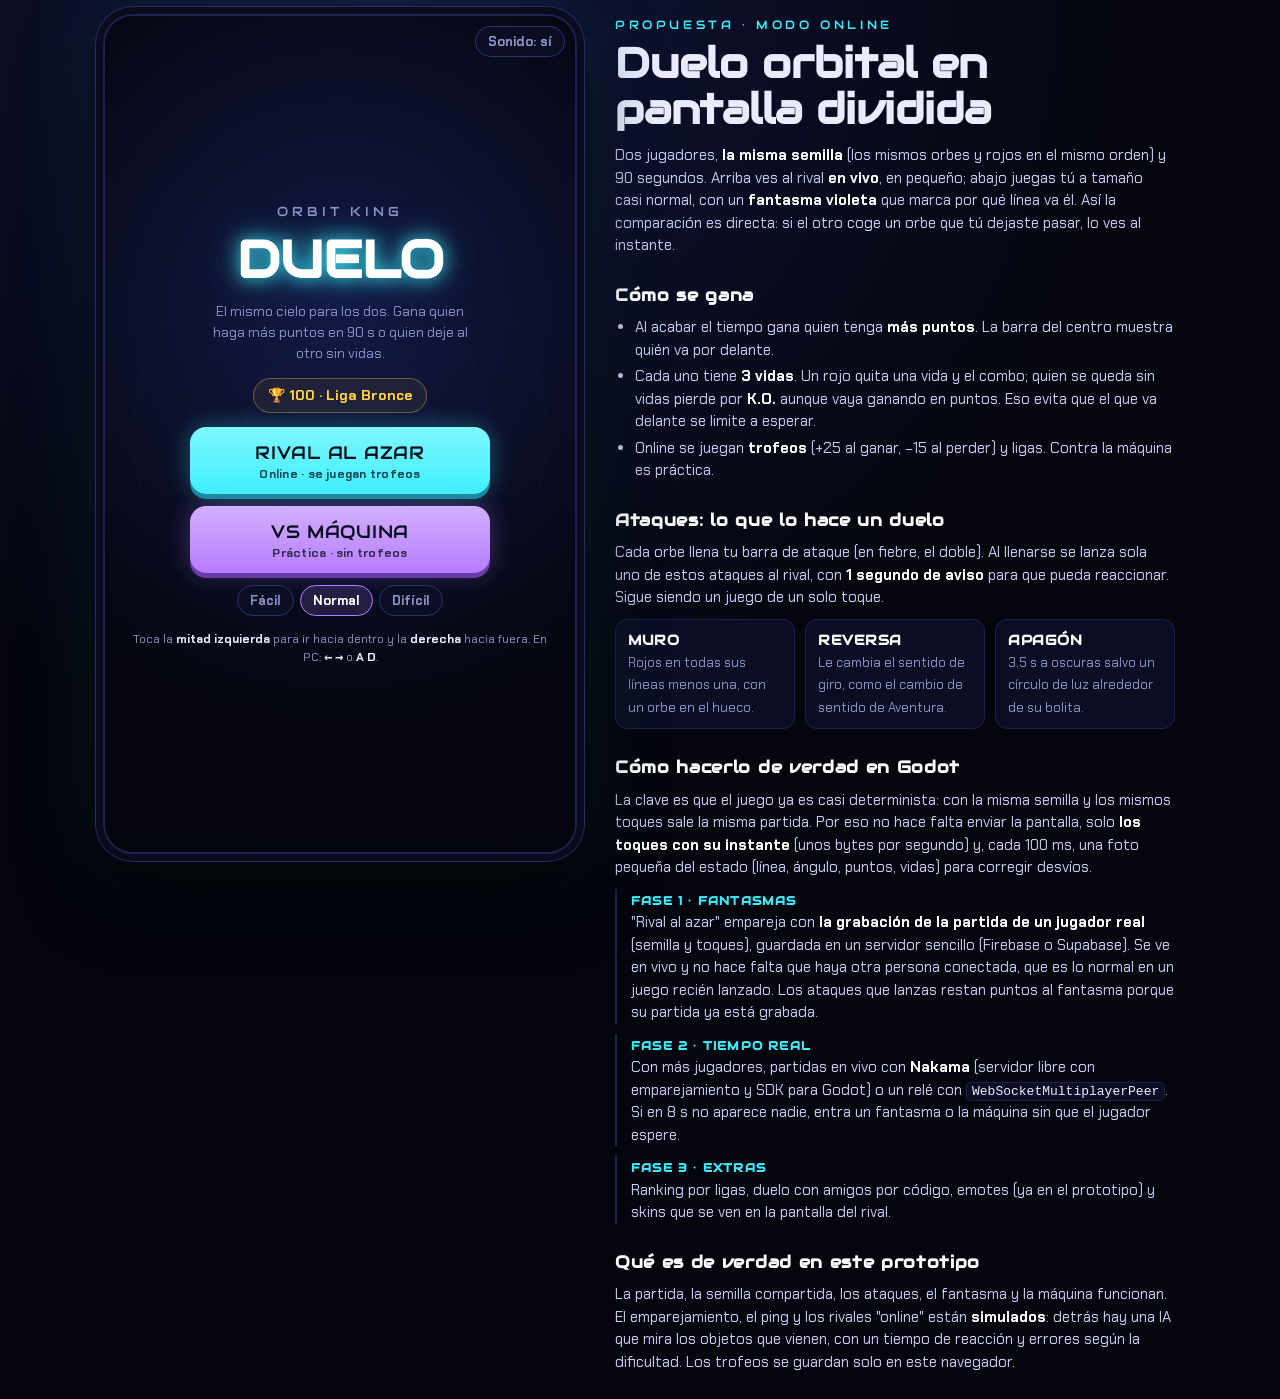
==== commit 1729bfb8: "fix: en móviles la página de prototipos se puede desplazar (botón Jugar a pantalla completa) Co-Auth" ====
--- a/prototipos/duelo/index.html
+++ b/prototipos/duelo/index.html
@@ -53,9 +53,11 @@
   border-radius: 28px; overflow: hidden;
   background: #000;
   box-shadow: 0 0 0 2px #1d2352, 0 0 0 9px #0a0c1d, 0 0 0 10px #262d63, 0 30px 80px #000c, 0 0 90px #3ef0ff22;
-  user-select: none; -webkit-user-select: none; touch-action: none;
+  user-select: none; -webkit-user-select: none; touch-action: manipulation;
 }
 canvas { display: block; width: 100%; height: 100%; }
+/* Solo durante la partida se bloquea el deslizamiento; en los menús la página se puede desplazar */
+.phone.jugando { touch-action: none; }
 .screen {
   position: absolute; inset: 0; display: flex; flex-direction: column; align-items: center; justify-content: center;
   gap: 14px; padding: 24px 22px; text-align: center;
@@ -437,7 +439,7 @@
 let rival = null, seed = 0, ping = 60, pingT = 0, lastSeed = 0;
 const $ = id => document.getElementById(id);
 const screens = ["sMenu", "sSearch", "sFound", "sEnd"];
-function show(id) { for (const s of screens) $(s).hidden = s !== id; $("emotes").hidden = !(state === "play" || state === "count"); $("mute").hidden = !$("emotes").hidden; }
+function show(id) { for (const s of screens) $(s).hidden = s !== id; $("emotes").hidden = !(state === "play" || state === "count"); $("mute").hidden = !$("emotes").hidden; $("phone").classList.toggle("jugando", !$("emotes").hidden); }
 
 function refreshTrophy() { $("trophy").textContent = `🏆 ${trophies} · ${league(trophies)}`; }
 
